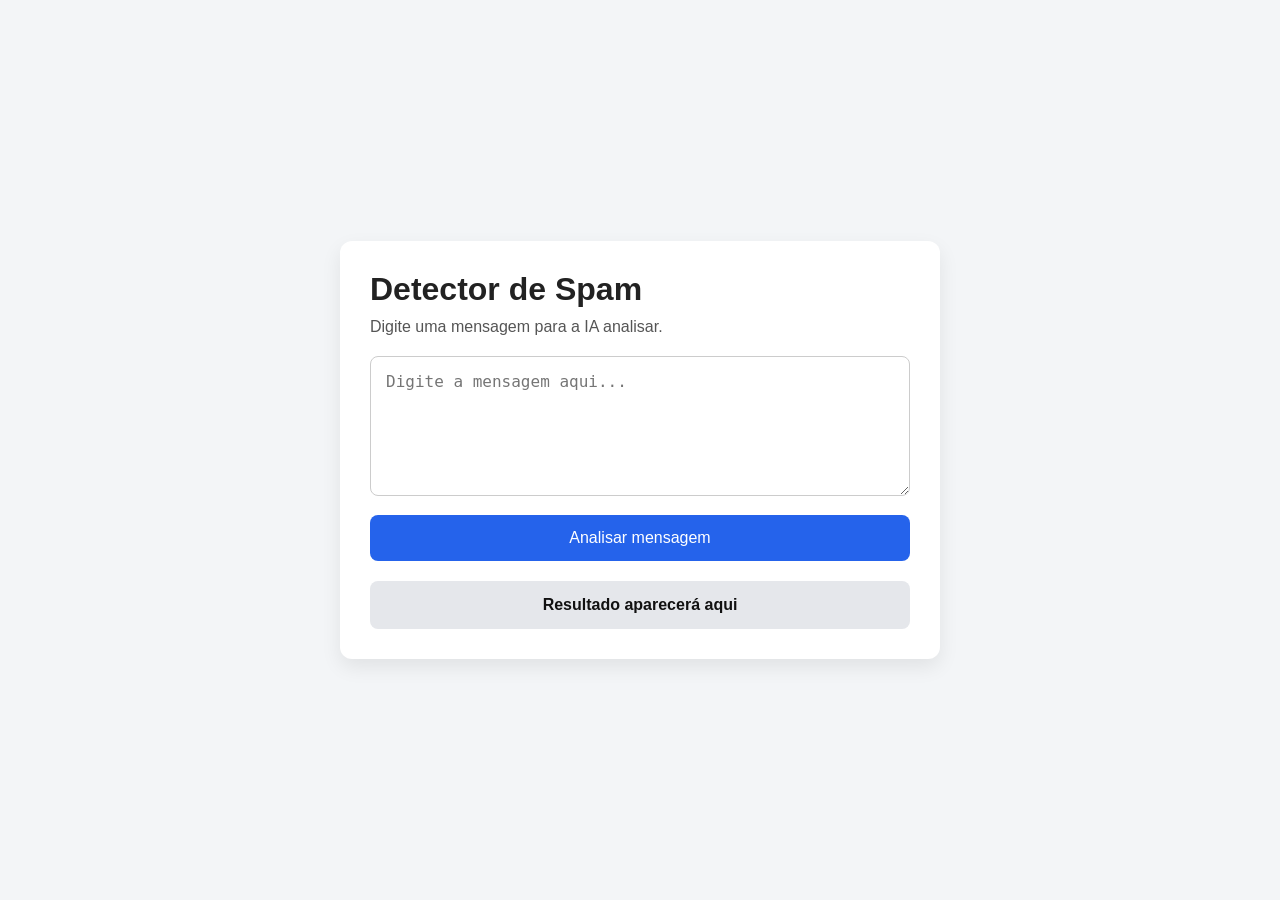
==== frontend/index.html @ eb50c89d "V1.0 classificador de Spam" ====
<!DOCTYPE html>
<html lang="pt-BR">

<head>
    <meta charset="UTF-8">
    <meta name="viewport" content="width=device-width, initial-scale=1.0">
    <title>Detector de Spam</title>
    <link rel="stylesheet" href="style.css">
</head>

<body>

    <main class="container">
        <h1>Detector de Spam</h1>
        <p>Digite uma mensagem para a IA analisar.</p>

        <textarea id="mensagem" placeholder="Digite a mensagem aqui..."></textarea>

        <button id="btnAnalisar">Analisar mensagem</button>

        <div id="resultado" class="resultado">
            Resultado aparecerá aqui
        </div>
    </main>

    <script src="script.js"></script>
</body>

</html>
---- frontend/style.css ----
* {
    margin: 0;
    padding: 0;
    box-sizing: border-box;
}

body {
    font-family: Arial, sans-serif;
    background: #f3f5f7;
    min-height: 100vh;
    display: flex;
    align-items: center;
    justify-content: center;
}

.container {
    width: 90%;
    max-width: 600px;
    background: white;
    padding: 30px;
    border-radius: 12px;
    box-shadow: 0 8px 20px rgba(0, 0, 0, 0.08);
}

h1 {
    margin-bottom: 10px;
    color: #222;
}

p {
    margin-bottom: 20px;
    color: #555;
}

textarea {
    width: 100%;
    min-height: 140px;
    padding: 15px;
    border: 1px solid #ccc;
    border-radius: 8px;
    resize: vertical;
    font-size: 16px;
    margin-bottom: 15px;
}

button {
    width: 100%;
    padding: 14px;
    border: none;
    border-radius: 8px;
    background: #2563eb;
    color: white;
    font-size: 16px;
    cursor: pointer;
}

button:hover {
    background: #1d4ed8;
}

.resultado {
    margin-top: 20px;
    padding: 15px;
    border-radius: 8px;
    background: #e5e7eb;
    color: #111;
    font-weight: bold;
    text-align: center;
}

.spam {
    background: #fee2e2;
    color: #991b1b;
}

.nao-spam {
    background: #dcfce7;
    color: #166534;
}

.erro {
    background: #ffedd5;
    color: #9a3412;
}

.aviso {
    background: #fef9c3;
    color: #854d0e;
}
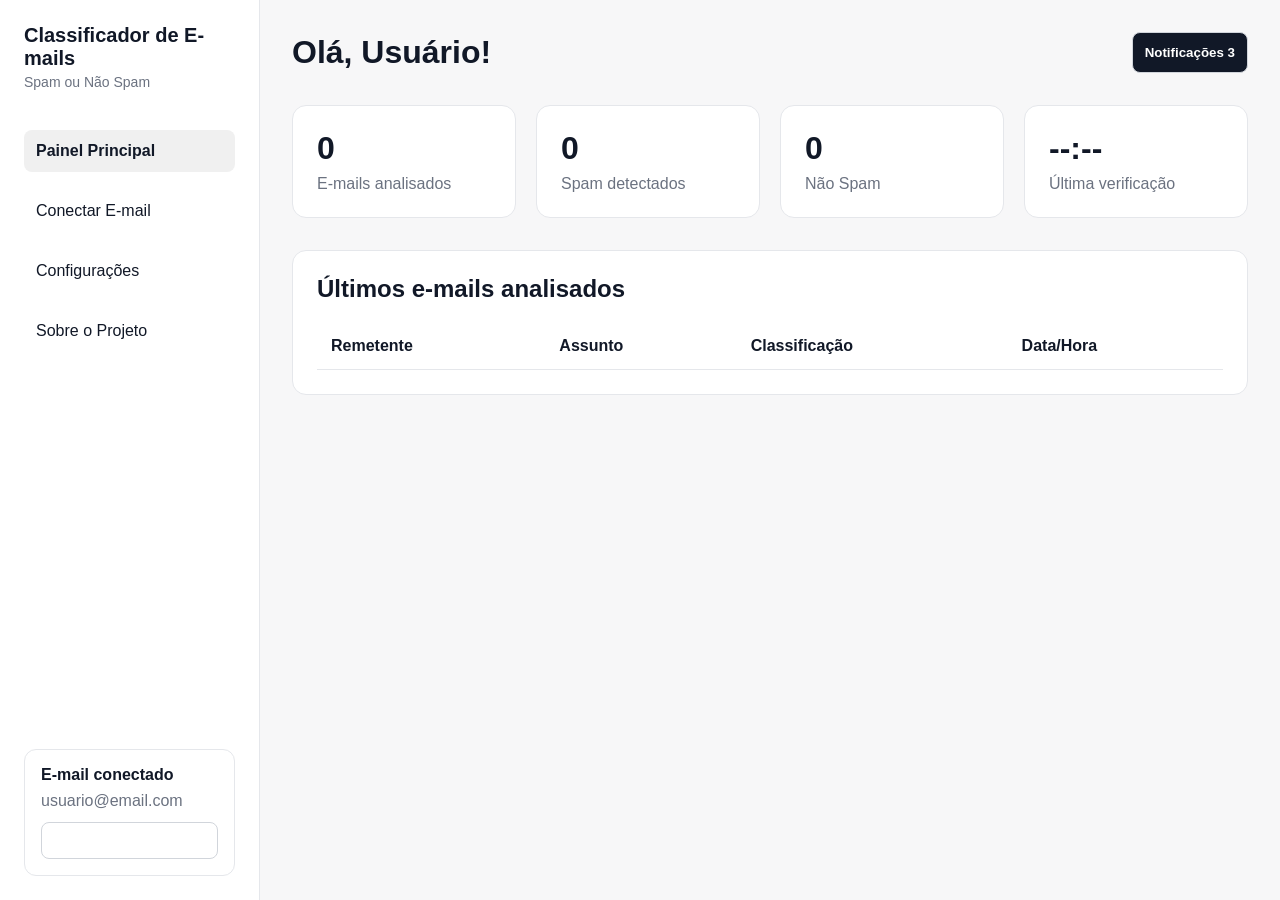
==== commit 16da2f04: "versão 2.0 - Mudança de vizual e estrutura expandida" ====
--- a/frontend/index.html
+++ b/frontend/index.html
@@ -10,19 +10,66 @@
 
 <body>
 
-    <main class="container">
-        <h1>Detector de Spam</h1>
-        <p>Digite uma mensagem para a IA analisar.</p>
+    <div class="app">
 
-        <textarea id="mensagem" placeholder="Digite a mensagem aqui..."></textarea>
+        <aside class="sidebar" id="sidebar"></aside>
 
-        <button id="btnAnalisar">Analisar mensagem</button>
+        <main class="content">
 
-        <div id="resultado" class="resultado">
-            Resultado aparecerá aqui
-        </div>
-    </main>
+            <header class="topbar">
+                <h1>Olá, Usuário!</h1>
+                <button>Notificações 3</button>
+            </header>
 
+            <section class="cards">
+                <div class="card">
+                    <h2 id="total-emails">0</h2>
+                    <p>E-mails analisados</p>
+                </div>
+
+                <div class="card">
+                    <h2 id="spam-detectados">0</h2>
+                    <p>Spam detectados</p>
+                </div>
+
+                <div class="card">
+                    <h2 id="nao-spam">0</h2>
+                    <p>Não Spam</p>
+                </div>
+
+                <div class="card">
+                    <h2 id="ultima-verificacao">--:--</h2>
+                    <p>Última verificação</p>
+                </div>
+            </section>
+
+            <section class="emails">
+                <h2>Últimos e-mails analisados</h2>
+
+                <table>
+                    <thead>
+                        <tr>
+                            <th>Remetente</th>
+                            <th>Assunto</th>
+                            <th>Classificação</th>
+                            <th>Data/Hora</th>
+                        </tr>
+                    </thead>
+
+                    <tbody id="lista-emails">
+                        <!-- O JavaScript vai preencher aqui -->
+                    </tbody>
+                </table>
+            </section>
+
+        </main>
+
+    </div>
+
+    <script src="sidbar.js"></script>
+    <script>
+        carregarSidebar("painel");
+    </script>
     <script src="script.js"></script>
 </body>
 
--- a/frontend/style.css
+++ b/frontend/style.css
@@ -2,88 +2,449 @@
     margin: 0;
     padding: 0;
     box-sizing: border-box;
+    font-family: Arial, sans-serif;
 }
 
 body {
-    font-family: Arial, sans-serif;
-    background: #f3f5f7;
+    background-color: #f7f7f8;
+    color: #111827;
+}
+
+.app {
+    display: flex;
     min-height: 100vh;
+}
+
+.sidebar {
+    width: 260px;
+    background-color: #ffffff;
+    border-right: 1px solid #e5e7eb;
+    min-height: 100vh;
+    padding: 24px;
+    display: flex;
+    flex-direction: column;
+    justify-content: space-between;
+}
+
+.logo h2 {
+    font-size: 20px;
+    margin-bottom: 4px;
+}
+
+.logo p {
+    font-size: 14px;
+    color: #6b7280;
+}
+
+.sidebar nav {
+    margin-top: 40px;
+    display: flex;
+    flex-direction: column;
+    gap: 18px;
+}
+
+.sidebar nav a {
+    text-decoration: none;
+    color: #111827;
+    padding: 12px;
+    border-radius: 8px;
+}
+
+.sidebar nav a:hover,
+.sidebar nav a.active {
+    background-color: #f0f0f0;
+    font-weight: bold;
+}
+
+.content {
+    flex: 1;
+    padding: 32px;
+}
+
+.topbar {
+    display: flex;
+    justify-content: space-between;
+    align-items: center;
+    margin-bottom: 32px;
+}
+
+.cards {
+    display: grid;
+    grid-template-columns: repeat(4, 1fr);
+    gap: 20px;
+    margin-bottom: 32px;
+}
+
+.card {
+    background-color: #ffffff;
+    border: 1px solid #e5e7eb;
+    border-radius: 14px;
+    padding: 24px;
+}
+
+.card h2 {
+    font-size: 32px;
+    margin-bottom: 8px;
+}
+
+.card p {
+    color: #6b7280;
+}
+
+.emails {
+    background-color: #ffffff;
+    border-radius: 14px;
+    padding: 24px;
+    border: 1px solid #e5e7eb;
+}
+
+.emails h2 {
+    margin-bottom: 20px;
+}
+
+table {
+    width: 100%;
+    border-collapse: collapse;
+}
+
+th,
+td {
+    padding: 14px;
+    border-bottom: 1px solid #e5e7eb;
+    text-align: left;
+}
+
+.badge-spam {
+    background-color: #fee2e2;
+    color: #b91c1c;
+    padding: 6px 14px;
+    border-radius: 20px;
+    font-weight: bold;
+}
+
+.badge-nao-spam {
+    background-color: #dcfce7;
+    color: #166534;
+    padding: 6px 14px;
+    border-radius: 20px;
+    font-weight: bold;
+}
+
+.sidebar a.active {
+    background-color: #f1f1f1;
+    font-weight: bold;
+}
+
+/* Conectar  */
+.form-card {
+    background-color: #ffffff;
+    border: 1px solid #e5e7eb;
+    border-radius: 14px;
+    padding: 24px;
+    max-width: 700px;
+    margin-top: 24px;
+}
+
+form {
+    display: flex;
+    flex-direction: column;
+    gap: 12px;
+}
+
+input,
+select,
+button {
+    padding: 12px;
+    border: 1px solid #d1d5db;
+    border-radius: 8px;
+}
+
+button {
+    background-color: #111827;
+    color: white;
+    font-weight: bold;
+    cursor: pointer;
+}
+
+button:hover {
+    opacity: 0.9;
+}
+
+/*Sobre*/
+.steps {
+    display: grid;
+    grid-template-columns: repeat(4, 1fr);
+    gap: 16px;
+    margin: 24px 0;
+}
+
+.tags {
+    display: flex;
+    flex-wrap: wrap;
+    gap: 10px;
+    margin: 16px 0;
+}
+
+.tags span {
+    background-color: #f3f4f6;
+    border: 1px solid #d1d5db;
+    padding: 8px 12px;
+    border-radius: 8px;
+}
+
+.form-card {
+    background-color: #ffffff;
+    border: 1px solid #e5e7eb;
+    border-radius: 14px;
+    padding: 24px;
+    margin-bottom: 24px;
+}
+
+.form-card h2 {
+    margin-bottom: 14px;
+    font-size: 20px;
+}
+
+.form-card p {
+    color: #4b5563;
+    line-height: 1.6;
+    margin-bottom: 14px;
+}
+
+.provedores {
+    display: grid;
+    grid-template-columns: repeat(2, 1fr);
+    gap: 20px;
+    margin: 20px 0;
+}
+
+.provedor-card {
+    background-color: #ffffff;
+    border: 1px solid #d1d5db;
+    border-radius: 12px;
+    padding: 20px;
+    cursor: pointer;
+    display: flex;
+    flex-direction: column;
+    gap: 6px;
+}
+
+.provedor-card:hover {
+    background-color: #f9fafb;
+    border-color: #111827;
+}
+
+.provedor-card span {
+    color: #6b7280;
+}
+
+.provedor-ativo {
+    border-color: #111827;
+    background-color: #f3f4f6;
+    box-shadow: 0 0 0 2px rgba(17, 24, 39, 0.08);
+}
+
+.separador {
     display: flex;
     align-items: center;
     justify-content: center;
-}
-
-.container {
-    width: 90%;
-    max-width: 600px;
-    background: white;
-    padding: 30px;
+    margin: 24px 0;
+    color: #6b7280;
+}
+
+.texto-ajuda {
+    color: #6b7280;
+    margin-bottom: 20px;
+}
+
+form {
+    display: flex;
+    flex-direction: column;
+    gap: 12px;
+}
+
+input,
+select {
+    padding: 12px;
+    border: 1px solid #d1d5db;
+    border-radius: 10px;
+    font-size: 15px;
+}
+
+input:focus,
+select:focus {
+    outline: none;
+    border-color: #111827;
+}
+
+.btn-principal {
+    background-color: #111827;
+    color: #ffffff;
+    border: none;
+    padding: 13px 18px;
+    border-radius: 10px;
+    font-weight: bold;
+    cursor: pointer;
+    margin-top: 10px;
+}
+
+.btn-principal:hover {
+    opacity: 0.9;
+}
+
+.btn-notificacao {
+    background-color: #111827;
+    color: #ffffff;
+    border: none;
+    padding: 12px 16px;
+    border-radius: 10px;
+    font-weight: bold;
+    cursor: pointer;
+}
+
+.aviso-seguranca {
+    font-size: 14px;
+    color: #6b7280;
+    margin-top: 8px;
+}
+
+.mensagem-retorno {
+    margin-top: 16px;
+    font-weight: bold;
+}
+
+.linha-config {
+    display: flex;
+    align-items: center;
+    justify-content: space-between;
+    gap: 16px;
+    padding: 14px 0;
+    border-bottom: 1px solid #e5e7eb;
+}
+
+.linha-config:last-child {
+    border-bottom: none;
+}
+
+.linha-config select {
+    min-width: 180px;
+}
+
+.linha-config input[type="checkbox"] {
+    width: 20px;
+    height: 20px;
+}
+
+.steps {
+    display: grid;
+    grid-template-columns: repeat(4, 1fr);
+    gap: 16px;
+    margin-top: 20px;
+}
+
+.step-card {
+    background-color: #f9fafb;
+    border: 1px solid #e5e7eb;
+    border-radius: 14px;
+    padding: 18px;
+}
+
+.step-card h3 {
+    font-size: 16px;
+    margin-bottom: 10px;
+}
+
+.step-card p {
+    font-size: 14px;
+    margin-bottom: 0;
+}
+
+.tags {
+    display: flex;
+    flex-wrap: wrap;
+    gap: 10px;
+    margin: 18px 0;
+}
+
+.tags span {
+    background-color: #f3f4f6;
+    border: 1px solid #d1d5db;
+    padding: 8px 12px;
+    border-radius: 8px;
+    font-weight: bold;
+    font-size: 14px;
+}
+
+.versao {
+    margin-top: 20px;
+    color: #6b7280;
+}
+
+.status-email {
+    background-color: #ffffff;
+    border: 1px solid #e5e7eb;
+    padding: 16px;
     border-radius: 12px;
-    box-shadow: 0 8px 20px rgba(0, 0, 0, 0.08);
-}
-
-h1 {
-    margin-bottom: 10px;
-    color: #222;
-}
-
-p {
-    margin-bottom: 20px;
-    color: #555;
-}
-
-textarea {
+}
+
+.status-email p {
+    color: #6b7280;
+    margin: 8px 0 12px;
+}
+
+.status-email button {
     width: 100%;
-    min-height: 140px;
-    padding: 15px;
-    border: 1px solid #ccc;
+    padding: 10px;
+    border: 1px solid #d1d5db;
+    background-color: #ffffff;
     border-radius: 8px;
-    resize: vertical;
-    font-size: 16px;
-    margin-bottom: 15px;
-}
-
-button {
-    width: 100%;
-    padding: 14px;
-    border: none;
-    border-radius: 8px;
-    background: #2563eb;
-    color: white;
-    font-size: 16px;
     cursor: pointer;
 }
 
-button:hover {
-    background: #1d4ed8;
-}
-
-.resultado {
-    margin-top: 20px;
-    padding: 15px;
-    border-radius: 8px;
-    background: #e5e7eb;
-    color: #111;
-    font-weight: bold;
-    text-align: center;
-}
-
-.spam {
-    background: #fee2e2;
-    color: #991b1b;
-}
-
-.nao-spam {
-    background: #dcfce7;
-    color: #166534;
-}
-
-.erro {
-    background: #ffedd5;
-    color: #9a3412;
-}
-
-.aviso {
-    background: #fef9c3;
-    color: #854d0e;
+@media (max-width: 900px) {
+    .app {
+        flex-direction: column;
+    }
+
+    .sidebar {
+        width: 100%;
+        min-height: auto;
+        border-right: none;
+        border-bottom: 1px solid #e5e7eb;
+    }
+
+    .sidebar nav {
+        margin-top: 24px;
+    }
+
+    .content {
+        padding: 20px;
+    }
+
+    .topbar {
+        flex-direction: column;
+        align-items: flex-start;
+        gap: 16px;
+    }
+
+    .cards {
+        grid-template-columns: 1fr;
+    }
+
+    .provedores {
+        grid-template-columns: 1fr;
+    }
+
+    .steps {
+        grid-template-columns: 1fr;
+    }
+
+    .linha-config {
+        flex-direction: column;
+        align-items: flex-start;
+    }
+
+    table {
+        font-size: 14px;
+    }
 }
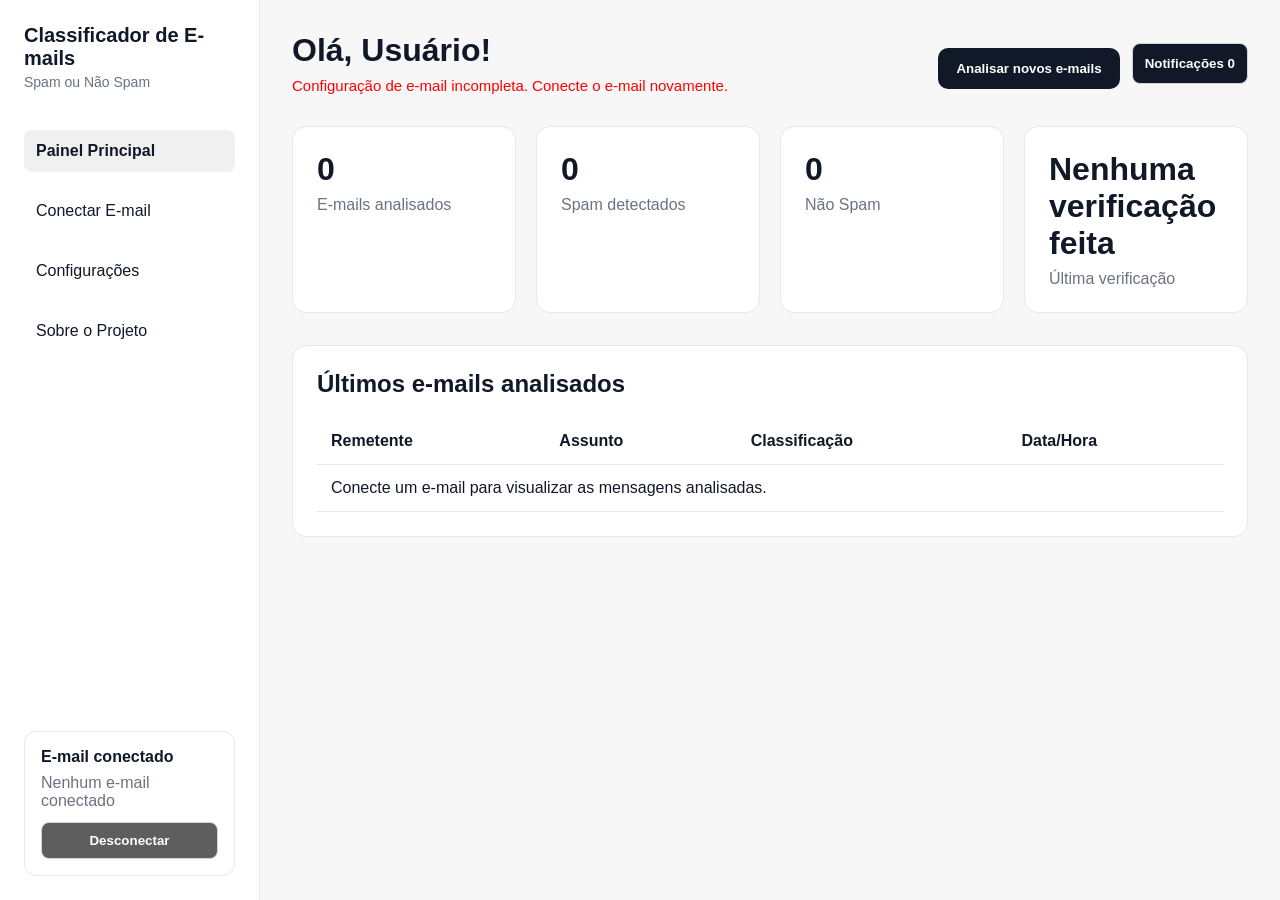
==== commit 21f0351c: "concluiddo: versão 2.1.0 funcional" ====
--- a/frontend/index.html
+++ b/frontend/index.html
@@ -17,8 +17,19 @@
         <main class="content">
 
             <header class="topbar">
-                <h1>Olá, Usuário!</h1>
-                <button>Notificações 3</button>
+                <div>
+                    <h1>Olá, Usuário!</h1>
+                    <p id="mensagem-analise">Conecte seu e-mail e analise novas mensagens.</p>
+                </div>
+                
+                <div class="acoes-topo">
+                    <button id="btn-analisar-emails" class="btn-principal">
+                        Analisar novos e-mails
+                    </button>
+                    
+                <button id="btn-notificacoes" type="button" class="btn-notificacoes">
+                    Notificações 0
+                </button>
             </header>
 
             <section class="cards">
@@ -66,7 +77,7 @@
 
     </div>
 
-    <script src="sidbar.js"></script>
+    <script src="sidebar.js"></script>
     <script>
         carregarSidebar("painel");
     </script>
--- a/frontend/style.css
+++ b/frontend/style.css
@@ -66,6 +66,18 @@
     justify-content: space-between;
     align-items: center;
     margin-bottom: 32px;
+}
+
+.acoes-topo {
+    display: flex;
+    align-items: center;
+    gap: 12px;
+}
+
+#mensagem-analise {
+    margin-top: 8px;
+    color: #6b7280;
+    font-size: 15px;
 }
 
 .cards {
@@ -396,7 +408,7 @@
     width: 100%;
     padding: 10px;
     border: 1px solid #d1d5db;
-    background-color: #ffffff;
+    background-color: #5f5e5e;
     border-radius: 8px;
     cursor: pointer;
 }
@@ -447,4 +459,130 @@
     table {
         font-size: 14px;
     }
+}
+
+body.tema-escuro {
+    background-color: #0f172a;
+    color: #e5e7eb;
+}
+
+body.tema-escuro .form-card {
+    background-color: #111827;
+    border: 1px solid #334155;
+    color: #e5e7eb;
+}
+
+body.tema-escuro .form-card h2 {
+    color: #f8fafc;
+}
+
+body.tema-escuro .steps {
+    background-color: transparent;
+}
+
+body.tema-escuro .step-card {
+    background-color: #1e293b;
+    border: 1px solid #334155;
+    color: #e5e7eb;
+}
+
+body.tema-escuro .step-card h3 {
+    color: #f8fafc;
+}
+
+body.tema-escuro .step-card p {
+    color: #cbd5e1;
+}
+
+body.tema-escuro .tags {
+    background-color: transparent;
+}
+
+body.tema-escuro .tags span {
+    background-color: #1e293b;
+    color: #e5e7eb;
+    border: 1px solid #334155;
+}
+
+body.tema-escuro .sidebar {
+    background-color: #020617;
+    border-right: 1px solid #1e293b;
+}
+
+body.tema-escuro .logo h2,
+body.tema-escuro h1,
+body.tema-escuro h2,
+body.tema-escuro h3,
+body.tema-escuro strong {
+    color: #f8fafc;
+}
+
+body.tema-escuro .logo p,
+body.tema-escuro p,
+body.tema-escuro label {
+    color: #cbd5e1;
+}
+
+body.tema-escuro nav a {
+    color: #cbd5e1;
+}
+
+body.tema-escuro nav a.active,
+body.tema-escuro nav a:hover {
+    background-color: #1e293b;
+    color: #ffffff;
+}
+
+body.tema-escuro .card,
+body.tema-escuro .config-card,
+body.tema-escuro .status-email,
+body.tema-escuro .tabela-container,
+body.tema-escuro section {
+    background-color: #111827;
+    border-color: #334155;
+    color: #e5e7eb;
+}
+
+body.tema-escuro table {
+    color: #e5e7eb;
+}
+
+body.tema-escuro th {
+    color: #f8fafc;
+}
+
+body.tema-escuro td {
+    border-color: #334155;
+}
+
+body.tema-escuro input,
+body.tema-escuro select,
+body.tema-escuro textarea {
+    background-color: #020617;
+    color: #f8fafc;
+    border: 1px solid #334155;
+}
+
+body.tema-escuro input::placeholder {
+    color: #94a3b8;
+}
+
+body.tema-escuro button {
+    background-color: #0f172a;
+    color: #ffffff;
+    border: 1px solid #334155;
+}
+
+body.tema-escuro button:hover {
+    background-color: #1e293b;
+}
+
+body.tema-escuro .badge-spam {
+    background-color: #7f1d1d;
+    color: #fecaca;
+}
+
+body.tema-escuro .badge-nao-spam {
+    background-color: #14532d;
+    color: #bbf7d0;
 }
